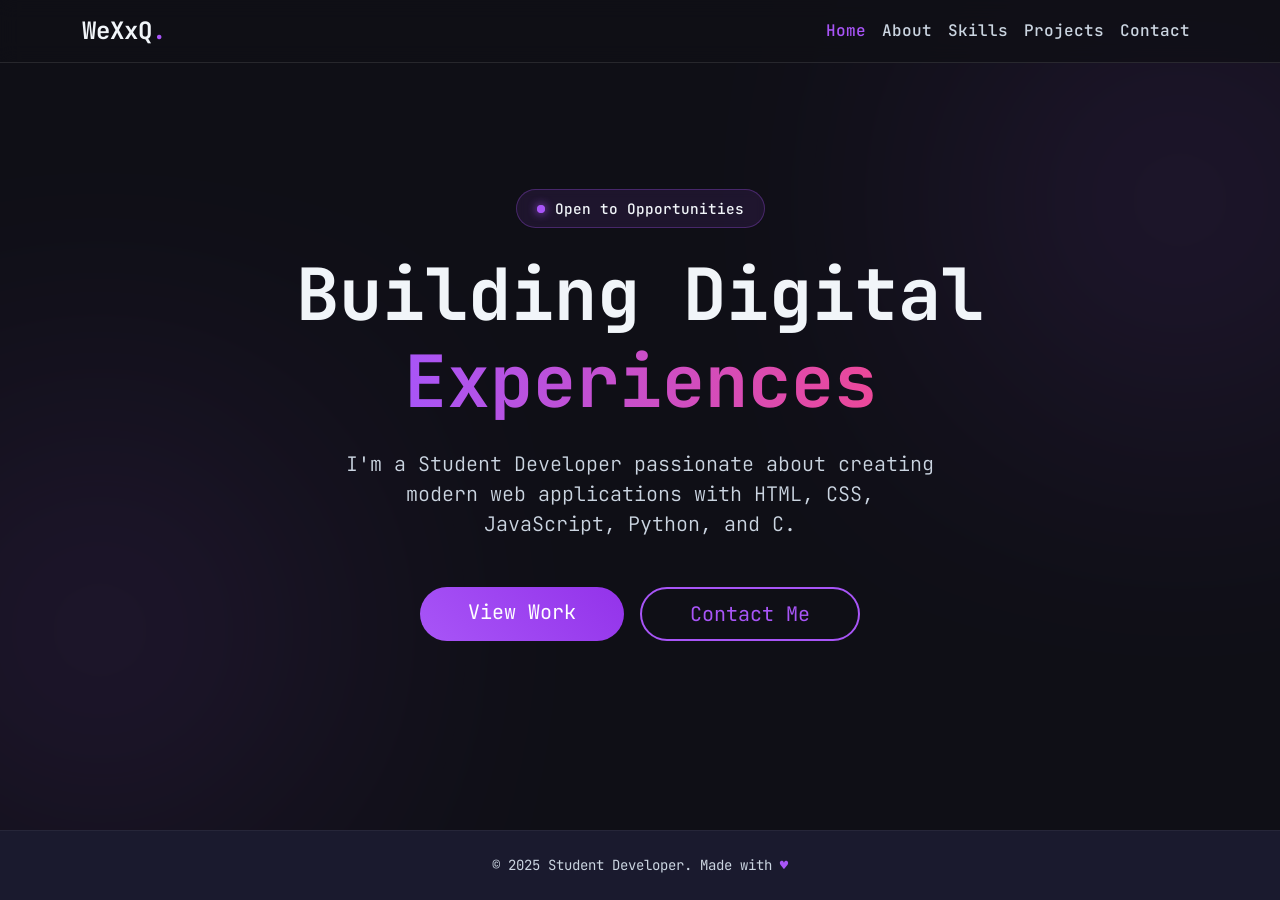
==== index.html @ bb2f3c9d "refactor: clean up HTML structure and update CSS styles for better maintainability" ====
<!DOCTYPE html>
<html lang="en">
<head>
    <!-- základné meta tagy -->
    <meta charset="UTF-8">
    <meta name="viewport" content="width=device-width, initial-scale=1.0">
    <!-- Bootstrap 5 pre responsivitu -->
    <link href="https://cdn.jsdelivr.net/npm/bootstrap@5.3.8/dist/css/bootstrap.min.css" rel="stylesheet" integrity="sha384-sRIl4kxILFvY47J16cr9ZwB07vP4J8+LH7qKQnuqkuIAvNWLzeN8tE5YBujZqJLB" crossorigin="anonymous">
    <!-- vlastné štýly -->
    <link rel="stylesheet" href="css/style.css">
    <title>Home | WeXxQ</title>
</head>
<body class="d-flex flex-column min-vh-100">

    <!-- navigačná lišta - fixnutá hore -->
    <nav class="navbar navbar-expand-lg fixed-top">
        <div class="container">
            <!-- logo s fialovou bodkou -->
            <a class="navbar-brand" href="index.html">WeXxQ<span class="text-purple">.</span></a>
            <!-- hamburger menu pre mobil -->
            <button class="navbar-toggler" type="button" data-bs-toggle="collapse" data-bs-target="#navbarNav">
                <span class="navbar-toggler-icon"></span>
            </button>
            <div class="collapse navbar-collapse" id="navbarNav">
                <!-- navigačné linky zarovnané vpravo -->
                <ul class="navbar-nav ms-auto">
                    <li class="nav-item"><a class="nav-link active" href="index.html">Home</a></li>
                    <li class="nav-item"><a class="nav-link" href="pages/about.html">About</a></li>
                    <li class="nav-item"><a class="nav-link" href="pages/skills.html">Skills</a></li>
                    <li class="nav-item"><a class="nav-link" href="pages/projects.html">Projects</a></li>
                    <li class="nav-item"><a class="nav-link" href="pages/contact.html">Contact</a></li>
                </ul>
            </div>
        </div>
    </nav>

    <!-- hlavná hero sekcia s úvodným textom -->
    <section class="hero-section flex-grow-1 text-center">
        <!-- fialové glowy na pozadí pre efekt -->
        <div class="hero-bg-glow top-right"></div>
        <div class="hero-bg-glow bottom-left"></div>
        
        <div class="container position-relative z-1">
            <!-- status badge s animovanou bodkou -->
            <div class="status-badge">
                <span class="status-dot"></span>
                Open to Opportunities
            </div>
            
            <!-- hlavný nadpis s gradientom -->
            <h1 class="display-2 fw-bold mb-4">
                Building Digital <br>
                <span class="text-gradient">Experiences</span>
            </h1>
            <p class="lead mb-5 text-muted mx-auto" style="max-width: 600px;">
                I'm a Student Developer passionate about creating modern web applications with HTML, CSS, JavaScript, Python, and C.
            </p>
            <!-- tlačidlá pre akcie -->
            <div class="d-flex justify-content-center gap-3">
                <a href="pages/projects.html" class="btn btn-purple btn-lg px-5">View Work</a>
                <a href="pages/contact.html" class="btn btn-outline-purple btn-lg px-5">Contact Me</a>
            </div>
            
        </div>
    </section>

    <!-- pätička stránky -->
    <footer class="py-4 mt-auto">
        <div class="container text-center">
            <p class="m-0 small">&copy; 2025 Student Developer. Made with <span class="text-purple">&hearts;</span></p>
        </div>
    </footer>

    <!-- skripty na konci kvôli performance -->
   <script src="https://cdn.jsdelivr.net/npm/bootstrap@5.3.3/dist/js/bootstrap.min.js"></script>
   <script src="js/script.js"></script> 
</body>
</html>
---- css/style.css ----
/* import JetBrains Mono fontu */
@import url('https://fonts.googleapis.com/css2?family=JetBrains+Mono:wght@300;400;500;600;700&display=swap');

/* CSS premenné pre farby - takto sa to ľahšie mení */
:root {
    --bg-dark: #0f0f16;
    --bg-card: #1a1a2e;
    --purple-main: #a855f7;
    --purple-hover: #9333ea;
    --purple-glow: rgba(168, 85, 247, 0.5);
    --text-main: #f1f5f9; 
    --text-muted: #cbd5e1; 
}

/* základné nastavenia body */
body {
    background-color: var(--bg-dark);
    color: var(--text-main);
    font-family: 'JetBrains Mono', monospace;
    overflow-x: hidden;
}

/* profilový obrázok s kruhom a glowom */
.about-profile-img{
    width: 250px;
    height: 250px;
    object-fit: cover;
    border-radius: 50%;
    border: 4px solid var(--purple-main);
    box-shadow: 0 0 15px var(--purple-glow);
}

/* fialová čiarka pod nadpismi */
.purple-line {
    width: 60px;
    height: 4px;
    background: var(--purple-main);
    margin-bottom: 1rem;
    border-radius: 2px;
}

/* === NAVBAR === */
/* navbar s glassmorphism efektom */
.navbar {
    background: rgba(15, 15, 22, 0.8);
    backdrop-filter: blur(10px);
    border-bottom: 1px solid rgba(255, 255, 255, 0.1);
}

.navbar-brand {
    font-weight: 700;
    font-size: 1.5rem;
    color: var(--text-main) !important;
}

.nav-link {
    color: var(--text-muted) !important;
    font-weight: 500;
    transition: color 0.3s ease;
}

.nav-link:hover, .nav-link.active {
    color: var(--purple-main) !important;
}

.navbar-toggler {
    border-color: rgba(255,255,255,0.1);
}

.navbar-toggler-icon {
    background-image: url("data:image/svg+xml,%3csvg xmlns='http://www.w3.org/2000/svg' viewBox='0 0 30 30'%3e%3cpath stroke='rgba(255, 255, 255, 0.55)' stroke-linecap='round' stroke-miterlimit='10' stroke-width='2' d='M4 7h22M4 15h22M4 23h22'/%3e%3c/svg%3e");
}

/* === VLASTNÉ UTILITY TRIEDY === */
/* fialová farba textu */
.text-purple {
    color: var(--purple-main) !important;
}

.text-muted {
    color: var(--text-muted) !important;
}

/* gradient text - purple na ružovú */
.text-gradient {
    background: linear-gradient(to right, #a855f7, #ec4899);
    -webkit-background-clip: text;
    -webkit-text-fill-color: transparent;
    background-clip: text;
    color: transparent;
}

.bg-purple {
    background: linear-gradient(90deg, #7b2cbf, #9b4dff) !important;
}

/* === BUTTONY === */
/* fialové tlačidlo s gradientom */
.btn-purple {
    background: linear-gradient(45deg, var(--purple-main), var(--purple-hover));
    color: white;
    border: none;
    padding: 10px 25px;
    border-radius: 50px;
    transition: transform 0.3s ease, box-shadow 0.3s ease;
}

.btn-purple:hover {
    transform: translateY(-2px);
    box-shadow: 0 5px 15px var(--purple-glow);
    color: white;
}

/* outline verzia - len border */
.btn-outline-purple {
    border: 2px solid var(--purple-main);
    color: var(--purple-main);
    padding: 10px 25px;
    border-radius: 50px;
    transition: all 0.3s ease;
    background: transparent;
}

.btn-outline-purple:hover {
    background-color: var(--purple-main);
    color: white;
    box-shadow: 0 5px 15px var(--purple-glow);
}

/* === KARTY & GLASSMORPHISM === */
/* základná karta s hover efektom */
.card {
    background-color: var(--bg-card);
    border: 1px solid rgba(255, 255, 255, 0.05);
    border-radius: 15px;
    transition: transform 0.3s ease, box-shadow 0.3s ease;
}

.card:hover {
    transform: translateY(-5px);
    box-shadow: 0 10px 30px rgba(0, 0, 0, 0.5);
    border-color: var(--purple-main);
}

/* sklenený panel s blur efektom */
.glass-panel {
    background: rgba(255, 255, 255, 0.03);
    backdrop-filter: blur(10px);
    border: 1px solid rgba(255, 255, 255, 0.05);
    border-radius: 20px;
    padding: 2rem;
}

/* === FORMULÁROVÉ PRVKY === */
/* input field so skleneným efektom */
.form-control-glass {
    background: rgba(255, 255, 255, 0.1) !important;
    border: 1px solid rgba(255, 255, 255, 0.2) !important;
    color: var(--text-main) !important;
    backdrop-filter: blur(5px);
}

.form-control-glass:focus {
    background: rgba(255, 255, 255, 0.1) !important;
    border-color: var(--purple-main) !important;
    box-shadow: 0 0 0 0.25rem rgba(168, 85, 247, 0.25);
    color: var(--text-main) !important;
}

.form-control-glass::placeholder {
    color: rgba(255, 255, 255, 0.5);
}

/* === SEKCIE === */
/* hlavná hero sekcia */
.hero-section {
    min-height: 80vh;
    display: flex;
    align-items: center;
    position: relative;
    overflow: hidden;
}

.about-section {
    min-height: 80vh;
    position: relative;
    overflow: hidden;
}

.skills-section {
    min-height: 80vh;
    position: relative;
    overflow: hidden;
    padding: 100px 0 50px;
    min-height: calc(100vh - 200px);
}

.projects-section {
    min-height: 80vh;
    position: relative;
    overflow: visible;
    padding-top: 100px;
}

.projects-section .container {
    position: relative;
    z-index: 1;
}

.contact-section {
    min-height: 80vh;
    position: relative;
    overflow: hidden;
    padding-top: 100px;
}

.contact-section .container {
    position: relative;
    z-index: 1;
}

/* veľká ikona */
.icon-xl {
    font-size: 5rem;
}

/* rozmazané fialové glowy na pozadí */
.hero-bg-glow {
    position: absolute;
    width: 300px;
    height: 300px;
    background: var(--purple-main);
    filter: blur(150px);
    opacity: 0.3;
    border-radius: 50%;
    z-index: -1;
    pointer-events: none;
}

.hero-bg-glow.top-right {
    top: 50px;
    right: -50px;
}

.hero-bg-glow.bottom-left {
    bottom: 50px;
    left: -50px;
}

/* === FOOTER === */
footer {
    background-color: var(--bg-card);
    border-top: 1px solid rgba(255, 255, 255, 0.05);
    color: var(--text-muted);
}

/* === SOCIAL LINKY === */
.social-links a {
    color: var(--text-muted);
    font-size: 1.5rem;
    transition: color 0.3s ease, transform 0.3s ease;
    display: inline-block;
}

.social-links a:hover {
    color: var(--purple-main);
    transform: translateY(-3px);
}

/* === STATUS BADGE === */
/* badge s animovanou bodkou */
.status-badge {
    display: inline-flex;
    align-items: center;
    padding: 8px 20px;
    background: rgba(168, 85, 247, 0.1);
    border: 1px solid rgba(168, 85, 247, 0.3);
    border-radius: 50px;
    color: var(--text-main);
    font-size: 0.9rem;
    font-weight: 500;
    margin-bottom: 1.5rem;
    backdrop-filter: blur(5px);
}

.status-dot {
    width: 8px;
    height: 8px;
    background-color: var(--purple-main);
    border-radius: 50%;
    margin-right: 10px;
    position: relative;
    box-shadow: 0 0 10px var(--purple-main);
}

.status-dot::after {
    content: '';
    position: absolute;
    top: 50%;
    left: 50%;
    transform: translate(-50%, -50%);
    width: 100%;
    height: 100%;
    border-radius: 50%;
    border: 1px solid var(--purple-main);
    animation: ripple 1.5s infinite cubic-bezier(0, 0.2, 0.8, 1);
}

/* animácia vlniek okolo bodky */
@keyframes ripple {
    0% {
        width: 0;
        height: 0;
        opacity: 1;
    }
    100% {
        width: 25px;
        height: 25px;
        opacity: 0;
    }
}

/* === SKILLS === */
/* položka zručnosti */
.skill-item {
    background: rgba(255, 255, 255, 0.05);
    border: 1px solid rgba(255, 255, 255, 0.1);
    border-radius: 12px;
    padding: 20px;
    transition: all 0.3s ease;
}

/* hover efekt pre skill */
.skill-item:hover {
    background: rgba(255, 255, 255, 0.08);
    transform: translateY(-2px);
}

.skill-item i {
    font-size: 24px;
    color: #7b2cbf;
}

.progress {
    background-color: rgba(255, 255, 255, 0.1) !important;
    border-radius: 10px;
}

.progress-bar {
    border-radius: 10px;
}

/* skill karty */
.skill-card {
    background: rgba(255, 255, 255, 0.03);
    border: 1px solid rgba(255, 255, 255, 0.1);
    border-radius: 16px;
    padding: 24px;
    transition: all 0.3s ease;
}

.skill-card:hover {
    background: rgba(255, 255, 255, 0.06);
    transform: translateY(-4px);
    border-color: var(--purple-main);
    box-shadow: 0 10px 40px rgba(168, 85, 247, 0.15);
}

.skill-card-header {
    display: flex;
    align-items: center;
    margin-bottom: 16px;
}

/* ikona zručnosti */
.skill-icon {
    width: 50px;
    height: 50px;
    border-radius: 12px;
    display: flex;
    align-items: center;
    justify-content: center;
    font-size: 24px;
    margin-right: 16px;
    transition: transform 0.3s ease;
}

.skill-card:hover .skill-icon {
    transform: scale(1.1);
}

/* farby pre jednotlivé jazyky/technológie */
.skill-icon.python {
    background: linear-gradient(135deg, rgba(55, 118, 171, 0.2), rgba(255, 212, 59, 0.2));
    color: #3776ab;
}

.skill-icon.javascript {
    background: rgba(247, 223, 30, 0.15);
    color: #f7df1e;
}

.skill-icon.c-lang {
    background: rgba(85, 85, 85, 0.2);
    color: #a8b9cc;
}

.skill-icon.html {
    background: rgba(227, 79, 38, 0.15);
    color: #e34f26;
}

.skill-icon.css {
    background: rgba(21, 114, 182, 0.15);
    color: #1572b6;
}

.skill-icon.bootstrap {
    background: rgba(121, 82, 179, 0.15);
    color: #7952b3;
}

.skill-info {
    flex: 1;
}

.skill-percentage {
    font-size: 1.25rem;
    font-weight: 700;
    color: var(--purple-main);
}

.skill-progress {
    height: 8px;
    margin-bottom: 12px;
}

.skill-tags {
    display: flex;
    gap: 8px;
    flex-wrap: wrap;
}

/* malé tagy pri skilloch */
.skill-tag {
    font-size: 0.75rem;
    padding: 4px 10px;
    background: rgba(168, 85, 247, 0.1);
    border: 1px solid rgba(168, 85, 247, 0.2);
    border-radius: 20px;
    color: var(--purple-main);
}

/* Skill Category Icon */
.skill-category-icon {
    width: 50px;
    height: 50px;
    border-radius: 12px;
    background: linear-gradient(135deg, var(--purple-main), var(--purple-hover));
    display: flex;
    align-items: center;
    justify-content: center;
    font-size: 22px;
    color: white;
}

/* === NÁSTROJE === */
/* karta pre nástroj */
.tool-card {
    background: rgba(255, 255, 255, 0.03);
    border: 1px solid rgba(255, 255, 255, 0.1);
    border-radius: 12px;
    padding: 20px;
    text-align: center;
    transition: all 0.3s ease;
}

.tool-card:hover {
    background: rgba(255, 255, 255, 0.06);
    transform: translateY(-4px);
    border-color: var(--purple-main);
}

.tool-card i {
    font-size: 32px;
    width: 32px;
    height: 32px;
    line-height: 32px;
    color: var(--purple-main);
    margin-bottom: 10px;
    display: flex;
    align-items: center;
    justify-content: center;
    margin-left: auto;
    margin-right: auto;
}

.tool-card span {
    font-size: 0.85rem;
    color: var(--text-muted);
}

/* === LEARNING === */
/* badge pre to čo sa práve učím */
.learning-badge {
    display: inline-flex;
    align-items: center;
    padding: 10px 20px;
    background: rgba(168, 85, 247, 0.1);
    border: 1px solid rgba(168, 85, 247, 0.3);
    border-radius: 30px;
    color: var(--text-main);
    font-weight: 500;
    transition: all 0.3s ease;
}

.learning-badge:hover {
    background: rgba(168, 85, 247, 0.2);
    transform: translateY(-2px);
}

.learning-badge i {
    font-size: 1.2rem;
    color: var(--purple-main);
}

/* === ABOUT PAGE === */
/* karta s profil info */
.about-card {
    background: rgba(255, 255, 255, 0.03);
    border: 1px solid rgba(255, 255, 255, 0.1);
    border-radius: 20px;
    padding: 30px;
    position: sticky;
    top: 100px;
}

.about-img-wrapper {
    position: relative;
    width: 180px;
    height: 180px;
}

.about-card .about-profile-img {
    width: 180px;
    height: 180px;
    object-fit: cover;
    border-radius: 50%;
    border: 4px solid var(--purple-main);
    box-shadow: 0 0 30px var(--purple-glow);
    position: relative;
    z-index: 1;
}

.about-img-border {
    position: absolute;
    top: -5px;
    left: -5px;
    right: -5px;
    bottom: -5px;
    border: 2px dashed rgba(168, 85, 247, 0.3);
    border-radius: 50%;
    animation: spin 20s linear infinite;
}

/* rotujúci border okolo profilovky */
@keyframes spin {
    from { transform: rotate(0deg); }
    to { transform: rotate(360deg); }
}

/* rýchle info o mne */
.quick-info {
    text-align: left;
}

.quick-info-item {
    display: flex;
    align-items: center;
    gap: 12px;
    padding: 10px 0;
    border-bottom: 1px solid rgba(255, 255, 255, 0.05);
    font-size: 0.9rem;
    color: var(--text-muted);
}

.quick-info-item:last-child {
    border-bottom: none;
}

.quick-info-item i {
    font-size: 1.1rem;
}

/* social media buttony - kruhy */
.social-btn {
    display: inline-flex;
    align-items: center;
    justify-content: center;
    width: 42px;
    height: 42px;
    border-radius: 50%;
    background: rgba(255, 255, 255, 0.05);
    border: 1px solid rgba(255, 255, 255, 0.1);
    color: var(--text-muted);
    margin: 0 5px;
    transition: all 0.3s ease;
}

.social-btn:hover {
    background: var(--purple-main);
    border-color: var(--purple-main);
    color: white;
    transform: translateY(-3px);
}

.about-content-card {
    background: rgba(255, 255, 255, 0.03);
    border: 1px solid rgba(255, 255, 255, 0.1);
    border-radius: 16px;
    padding: 24px;
}

.about-icon {
    width: 45px;
    height: 45px;
    border-radius: 12px;
    background: linear-gradient(135deg, var(--purple-main), var(--purple-hover));
    display: flex;
    align-items: center;
    justify-content: center;
    font-size: 20px;
    color: white;
}

.interest-tags {
    display: flex;
    flex-wrap: wrap;
    gap: 10px;
    margin-top: 15px;
}

/* tagy pre záujmy */
.interest-tag {
    display: inline-flex;
    align-items: center;
    padding: 8px 16px;
    background: rgba(168, 85, 247, 0.1);
    border: 1px solid rgba(168, 85, 247, 0.2);
    border-radius: 25px;
    color: var(--text-main);
    font-size: 0.85rem;
    transition: all 0.3s ease;
}

.interest-tag:hover {
    background: rgba(168, 85, 247, 0.2);
    transform: translateY(-2px);
}

/* === TIMELINE === */
/* časová os */
.timeline {
    position: relative;
    padding-left: 30px;
}

/* vertikálna čiara timeline */
.timeline::before {
    content: '';
    position: absolute;
    left: 8px;
    top: 5px;
    bottom: 5px;
    width: 2px;
    background: linear-gradient(to bottom, var(--purple-main), transparent);
}

.timeline-item {
    position: relative;
    padding-bottom: 25px;
}

.timeline-item:last-child {
    padding-bottom: 0;
}

.timeline-marker {
    position: absolute;
    left: -26px;
    top: 5px;
    width: 12px;
    height: 12px;
    border-radius: 50%;
    background: var(--purple-main);
    border: 3px solid var(--bg-dark);
    box-shadow: 0 0 10px var(--purple-glow);
}

.timeline-content {
    background: rgba(255, 255, 255, 0.02);
    border-radius: 12px;
    padding: 15px;
    border: 1px solid rgba(255, 255, 255, 0.05);
}

.timeline-badge {
    font-size: 0.75rem;
    padding: 4px 12px;
    background: rgba(168, 85, 247, 0.15);
    border-radius: 20px;
    color: var(--purple-main);
    white-space: nowrap;
}
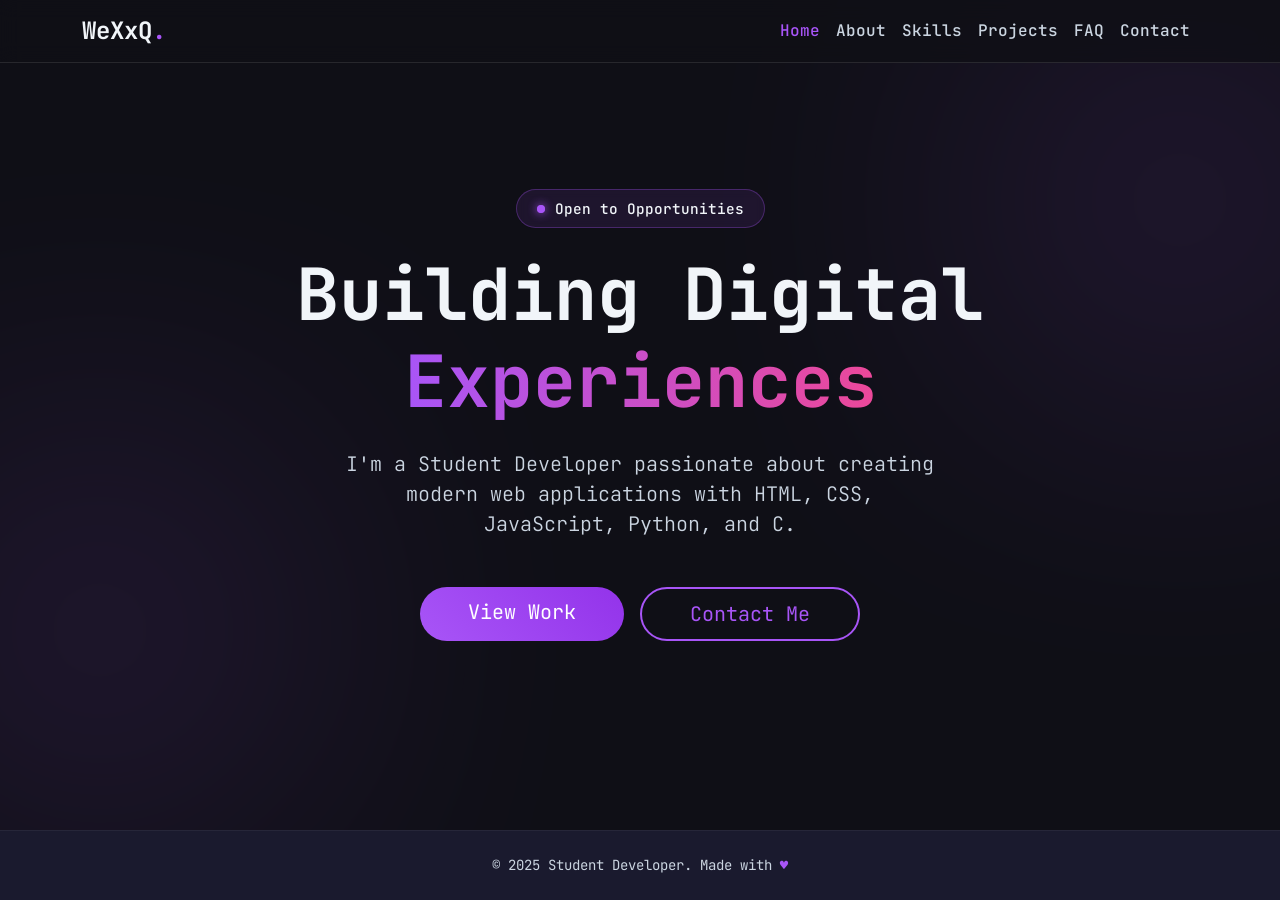
==== commit ac258871: "feat: add FAQ section with accordion functionality and update navigation links" ====
--- a/index.html
+++ b/index.html
@@ -28,6 +28,7 @@
                     <li class="nav-item"><a class="nav-link" href="pages/about.html">About</a></li>
                     <li class="nav-item"><a class="nav-link" href="pages/skills.html">Skills</a></li>
                     <li class="nav-item"><a class="nav-link" href="pages/projects.html">Projects</a></li>
+                    <li class="nav-item"><a class="nav-link" href="pages/faq.html">FAQ</a></li>
                     <li class="nav-item"><a class="nav-link" href="pages/contact.html">Contact</a></li>
                 </ul>
             </div>
--- a/css/style.css
+++ b/css/style.css
@@ -207,6 +207,54 @@
     z-index: 1;
 }
 
+/* FAQ sekcia */
+
+.faq-section {
+    min-height: 80vh;
+    position: relative;
+    overflow: visible;
+    padding-top: 100px;
+}
+.faq-section .container {
+    position: relative;
+    z-index: 1;
+}
+
+.question{
+    background-color: var(--bg-card);
+    border: 1px solid rgba(255, 255, 255, 0.05);
+    border-radius: 12px;
+    padding: 15px;
+    cursor: pointer;
+    transition: background-color 0.3s ease;
+    margin-bottom: 10px;
+}
+
+.question:hover {
+    background-color: rgba(168, 85, 247, 0.1);
+}
+
+.accordion .answer {
+    background-color: var(--bg-card);
+    border: 1px solid rgba(255, 255, 255, 0.05);
+    border-radius: 12px;
+    padding: 15px;
+    margin-bottom: 15px;
+    display: none;
+}
+.question::before{
+    content: '+ ';
+    color: var(--purple-main);
+}
+.accordion.active .answer {
+    display: block;
+}
+.accordion.active .question::before{
+    content: '- ';
+    color: var(--purple-main);
+}
+
+/* Contact sekcia */
 .contact-section {
     min-height: 80vh;
     position: relative;
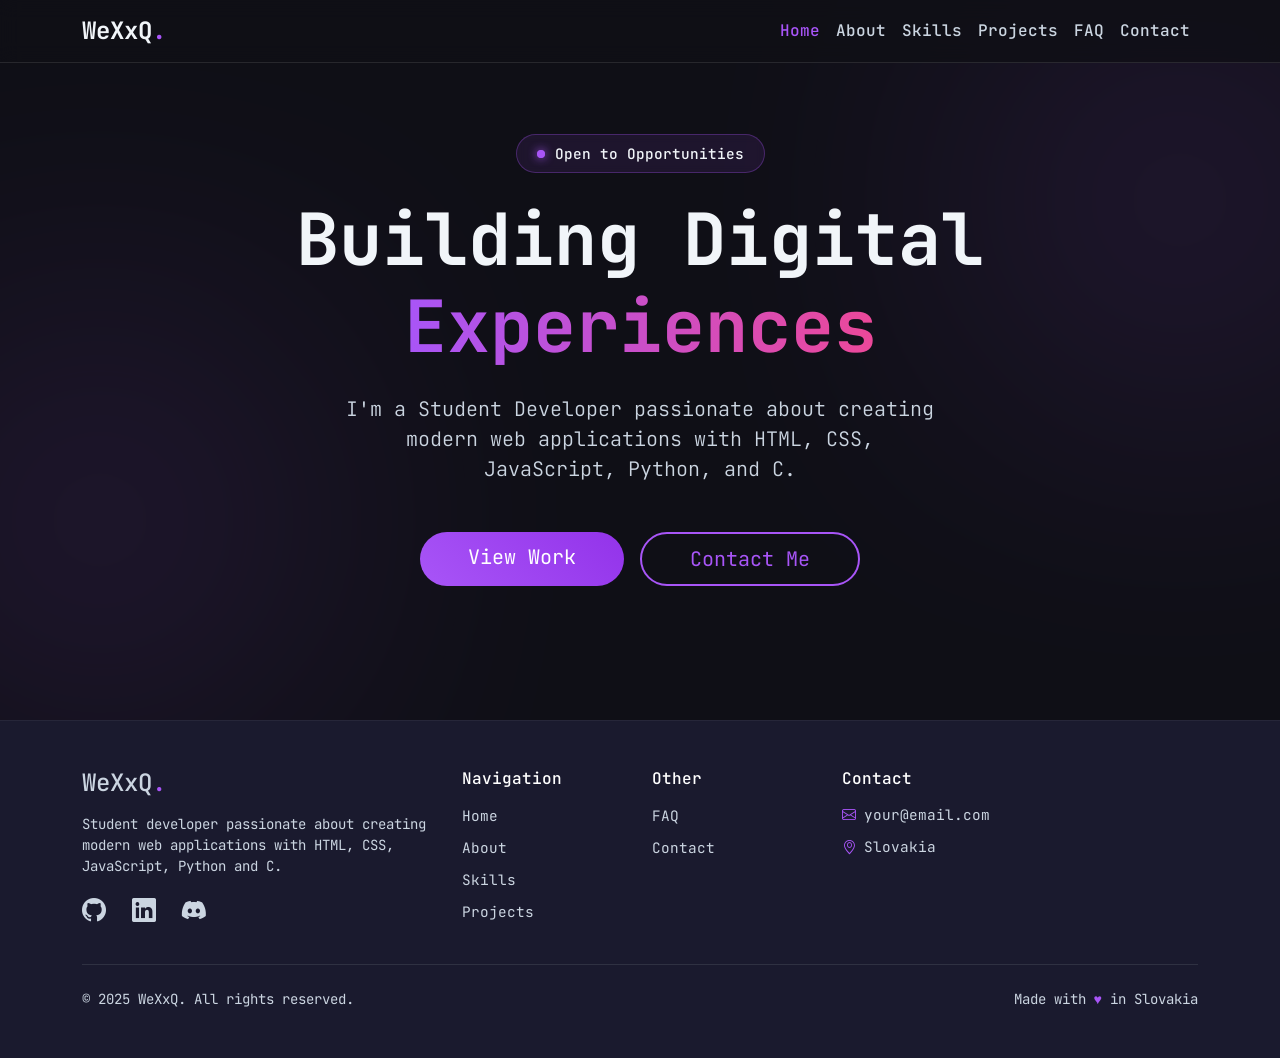
==== commit 90b919e2: "feat: update layout and styles across multiple pages, enhance footer sections, and implement form va" ====
--- a/index.html
+++ b/index.html
@@ -6,6 +6,8 @@
     <meta name="viewport" content="width=device-width, initial-scale=1.0">
     <!-- Bootstrap 5 pre responsivitu -->
     <link href="https://cdn.jsdelivr.net/npm/bootstrap@5.3.8/dist/css/bootstrap.min.css" rel="stylesheet" integrity="sha384-sRIl4kxILFvY47J16cr9ZwB07vP4J8+LH7qKQnuqkuIAvNWLzeN8tE5YBujZqJLB" crossorigin="anonymous">
+    <!-- Bootstrap Ikonky -->
+    <link rel="stylesheet" href="https://cdn.jsdelivr.net/npm/bootstrap-icons@1.11.1/font/bootstrap-icons.css">
     <!-- vlastné štýly -->
     <link rel="stylesheet" href="css/style.css">
     <title>Home | WeXxQ</title>
@@ -65,10 +67,57 @@
         </div>
     </section>
 
-    <!-- pätička stránky -->
-    <footer class="py-4 mt-auto">
-        <div class="container text-center">
-            <p class="m-0 small">&copy; 2025 Student Developer. Made with <span class="text-purple">&hearts;</span></p>
+    <!-- footer section -->
+    <footer class="footer-section py-5 mt-auto">
+        <div class="container">
+            <div class="row g-4">
+                <!-- Logo and description -->
+                <div class="col-lg-4 col-md-6">
+                    <h4 class="mb-3">WeXxQ<span class="text-purple">.</span></h4>
+                    <p class="text-muted small">Student developer passionate about creating modern web applications with HTML, CSS, JavaScript, Python and C.</p>
+                    <div class="social-links mt-3">
+                        <a href="https://github.com/WeXxQ-o" target="_blank"><i class="bi bi-github"></i></a>
+                        <a href="#" class="ms-3"><i class="bi bi-linkedin"></i></a>
+                        <a href="#" class="ms-3"><i class="bi bi-discord"></i></a>
+                    </div>
+                </div>
+                <!-- Quick links -->
+                <div class="col-lg-2 col-md-6">
+                    <h6 class="text-white mb-3">Navigation</h6>
+                    <ul class="list-unstyled footer-links">
+                        <li><a href="index.html">Home</a></li>
+                        <li><a href="pages/about.html">About</a></li>
+                        <li><a href="pages/skills.html">Skills</a></li>
+                        <li><a href="pages/projects.html">Projects</a></li>
+                    </ul>
+                </div>
+                <!-- Other links -->
+                <div class="col-lg-2 col-md-6">
+                    <h6 class="text-white mb-3">Other</h6>
+                    <ul class="list-unstyled footer-links">
+                        <li><a href="pages/faq.html">FAQ</a></li>
+                        <li><a href="pages/contact.html">Contact</a></li>
+                    </ul>
+                </div>
+                <!-- Contact -->
+                <div class="col-lg-4 col-md-6">
+                    <h6 class="text-white mb-3">Contact</h6>
+                    <ul class="list-unstyled footer-contact">
+                        <li><i class="bi bi-envelope text-purple me-2"></i>your@email.com</li>
+                        <li><i class="bi bi-geo-alt text-purple me-2"></i>Slovakia</li>
+                    </ul>
+                </div>
+            </div>
+            <!-- Copyright -->
+            <hr class="my-4 border-secondary">
+            <div class="row align-items-center">
+                <div class="col-md-6 text-center text-md-start">
+                    <p class="m-0 small text-muted">&copy; 2025 WeXxQ. All rights reserved.</p>
+                </div>
+                <div class="col-md-6 text-center text-md-end">
+                    <p class="m-0 small text-muted">Made with <span class="text-purple">&hearts;</span> in Slovakia</p>
+                </div>
+            </div>
         </div>
     </footer>
 
--- a/css/style.css
+++ b/css/style.css
@@ -215,43 +215,202 @@
     overflow: visible;
     padding-top: 100px;
 }
+
 .faq-section .container {
     position: relative;
     z-index: 1;
 }
 
-.question{
-    background-color: var(--bg-card);
+/* FAQ Category Headers */
+.faq-category {
+    margin-top: 1rem;
+}
+
+.faq-category-title {
+    color: var(--text-muted);
+    font-size: 0.9rem;
+    text-transform: uppercase;
+    letter-spacing: 2px;
+    display: flex;
+    align-items: center;
+    gap: 10px;
+}
+
+.faq-category-title::after {
+    content: '';
+    flex: 1;
+    height: 1px;
+    background: linear-gradient(to right, rgba(168, 85, 247, 0.3), transparent);
+}
+
+.faq-icon {
+    font-size: 1.2rem;
+}
+
+/* Accordion Styles */
+.accordion {
+    margin-bottom: 15px;
+    border-radius: 12px;
+    overflow: hidden;
+}
+
+.question {
+    background-color: var(--bg-dark);
     border: 1px solid rgba(255, 255, 255, 0.05);
     border-radius: 12px;
-    padding: 15px;
+    padding: 18px 50px 18px 45px;
     cursor: pointer;
-    transition: background-color 0.3s ease;
-    margin-bottom: 10px;
+    transition: all 0.3s ease;
+    position: relative;
+    font-weight: 500;
 }
 
 .question:hover {
     background-color: rgba(168, 85, 247, 0.1);
+    border-color: var(--purple-main);
+    box-shadow: 0 5px 20px rgba(168, 85, 247, 0.15);
+}
+
+.question::before {
+    content: '+';
+    color: var(--purple-main);
+    position: absolute;
+    left: 18px;
+    top: 50%;
+    transform: translateY(-50%);
+    font-size: 1.4rem;
+    font-weight: bold;
+    transition: all 0.3s ease;
+    width: 24px;
+    height: 24px;
+    display: flex;
+    align-items: center;
+    justify-content: center;
+}
+
+.question::after {
+    content: '';
+    position: absolute;
+    right: 18px;
+    top: 50%;
+    transform: translateY(-50%);
+    width: 8px;
+    height: 8px;
+    border-right: 2px solid var(--purple-main);
+    border-bottom: 2px solid var(--purple-main);
+    transform: translateY(-50%) rotate(45deg);
+    transition: transform 0.3s ease;
+}
+
+.accordion.active .question {
+    background-color: rgba(168, 85, 247, 0.15);
+    border-color: var(--purple-main);
+    border-radius: 12px 12px 0 0;
+    box-shadow: 0 5px 20px rgba(168, 85, 247, 0.2);
+}
+
+.accordion.active .question::before {
+    content: '−';
+    transform: translateY(-50%);
+}
+
+.accordion.active .question::after {
+    transform: translateY(-50%) rotate(-135deg);
 }
 
 .accordion .answer {
-    background-color: var(--bg-card);
+    background-color: var(--bg-main);
     border: 1px solid rgba(255, 255, 255, 0.05);
-    border-radius: 12px;
-    padding: 15px;
-    margin-bottom: 15px;
-    display: none;
-}
-.question::before{
-    content: '+ ';
-    color: var(--purple-main);
-}
+    border-top: none;
+    border-radius: 0 0 12px 12px;
+    padding: 0 20px;
+    max-height: 0;
+    overflow: hidden;
+    transition: max-height 0.4s cubic-bezier(0.4, 0, 0.2, 1), 
+                padding 0.3s ease, 
+                opacity 0.3s ease;
+    opacity: 0;
+    line-height: 1.7;
+}
+
 .accordion.active .answer {
-    display: block;
-}
-.accordion.active .question::before{
-    content: '- ';
-    color: var(--purple-main);
+    max-height: 600px;
+    padding: 20px;
+    opacity: 1;
+    border-color: var(--purple-main);
+}
+
+.accordion .answer p {
+    color: var(--text-muted);
+}
+
+.accordion .answer a {
+    text-decoration: none;
+    transition: all 0.2s ease;
+}
+
+.accordion .answer a:hover {
+    text-decoration: underline;
+}
+
+/* FAQ List Styling */
+.faq-list {
+    list-style: none;
+    padding-left: 0;
+    margin: 1rem 0;
+}
+
+.faq-list li {
+    position: relative;
+    padding-left: 20px;
+    margin-bottom: 8px;
+    color: var(--text-muted);
+}
+
+.faq-list li::before {
+    content: '→';
+    position: absolute;
+    left: 0;
+    color: var(--purple-main);
+}
+
+/* Tech Tags in FAQ */
+.tech-tags {
+    display: flex;
+    flex-wrap: wrap;
+    gap: 8px;
+    margin-top: 10px;
+}
+
+.tech-tag {
+    background: rgba(168, 85, 247, 0.15);
+    color: var(--purple-main);
+    padding: 5px 12px;
+    border-radius: 20px;
+    font-size: 0.85rem;
+    border: 1px solid rgba(168, 85, 247, 0.3);
+    transition: all 0.2s ease;
+}
+
+.tech-tag:hover {
+    background: rgba(168, 85, 247, 0.25);
+    transform: translateY(-2px);
+}
+
+/* FAQ CTA Section */
+.faq-cta .glass-panel {
+    background: rgba(168, 85, 247, 0.05);
+    border: 1px solid rgba(168, 85, 247, 0.2);
+}
+
+/* Center glow for FAQ */
+.hero-bg-glow.center-glow {
+    top: 50%;
+    left: 50%;
+    transform: translate(-50%, -50%);
+    width: 400px;
+    height: 400px;
+    opacity: 0.15;
 }
 
 /* Contact sekcia */
@@ -296,9 +455,30 @@
 }
 
 /* === FOOTER === */
-footer {
+footer, .footer-section {
     background-color: var(--bg-card);
     border-top: 1px solid rgba(255, 255, 255, 0.05);
+    color: var(--text-muted);
+}
+
+.footer-links li {
+    margin-bottom: 0.5rem;
+}
+
+.footer-links a {
+    color: var(--text-muted);
+    text-decoration: none;
+    font-size: 0.9rem;
+    transition: color 0.3s ease;
+}
+
+.footer-links a:hover {
+    color: var(--purple-main);
+}
+
+.footer-contact li {
+    margin-bottom: 0.5rem;
+    font-size: 0.9rem;
     color: var(--text-muted);
 }
 
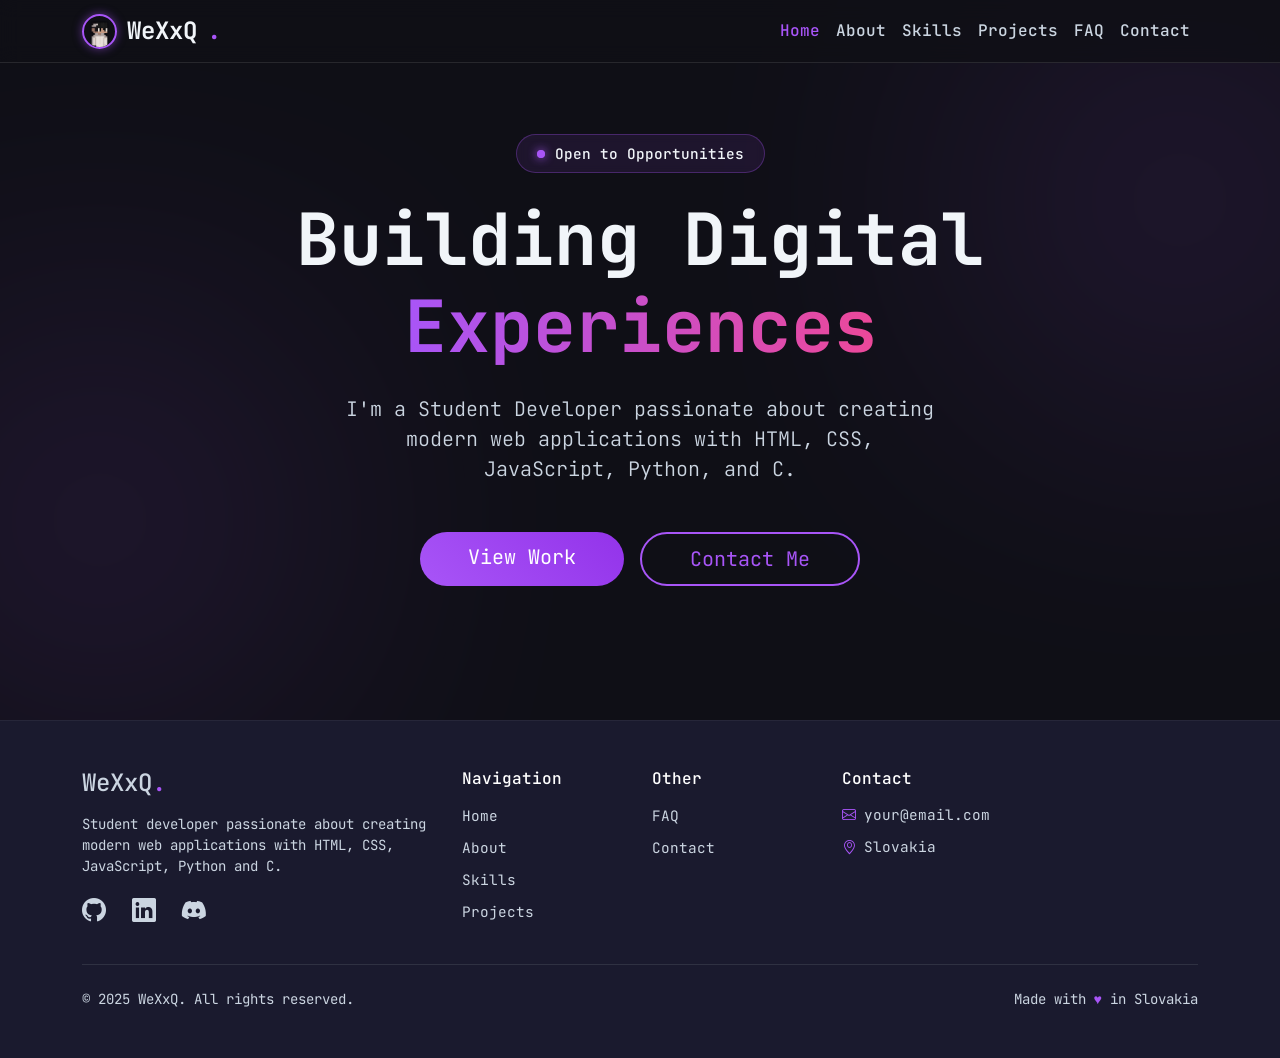
==== commit a762b620: "feat: update navbar with logo and enhance footer sections across multiple pages" ====
--- a/index.html
+++ b/index.html
@@ -4,9 +4,12 @@
     <!-- základné meta tagy -->
     <meta charset="UTF-8">
     <meta name="viewport" content="width=device-width, initial-scale=1.0">
-    <!-- Bootstrap 5 pre responsivitu -->
+    <meta name="description" content="WeXxQ Portfolio - Student developer passionate about creating modern web applications with HTML, CSS, JavaScript, Python and C.">
+    <meta name="keywords" content="portfolio, web developer, student developer, HTML, CSS, JavaScript, Python, C, Slovakia, WeXxQ">
+    <meta name="author" content="WeXxQ">
+    <!-- Bootstrap 5 pre responzivitu -->
     <link href="https://cdn.jsdelivr.net/npm/bootstrap@5.3.8/dist/css/bootstrap.min.css" rel="stylesheet" integrity="sha384-sRIl4kxILFvY47J16cr9ZwB07vP4J8+LH7qKQnuqkuIAvNWLzeN8tE5YBujZqJLB" crossorigin="anonymous">
-    <!-- Bootstrap Ikonky -->
+    <!-- Bootstrap ikonky -->
     <link rel="stylesheet" href="https://cdn.jsdelivr.net/npm/bootstrap-icons@1.11.1/font/bootstrap-icons.css">
     <!-- vlastné štýly -->
     <link rel="stylesheet" href="css/style.css">
@@ -18,12 +21,15 @@
     <nav class="navbar navbar-expand-lg fixed-top">
         <div class="container">
             <!-- logo s fialovou bodkou -->
-            <a class="navbar-brand" href="index.html">WeXxQ<span class="text-purple">.</span></a>
+            <a class="navbar-brand" href="index.html">
+                <img src="img/wexxqtransparent.png" alt="WeXxQ Logo" class="navbar-logo">
+                WeXxQ<span class="text-purple">.</span>
+            </a>
             <!-- hamburger menu pre mobil -->
-            <button class="navbar-toggler" type="button" data-bs-toggle="collapse" data-bs-target="#navbarNav">
+            <button class="navbar-toggler" type="button" id="navbarToggler" aria-expanded="false">
                 <span class="navbar-toggler-icon"></span>
             </button>
-            <div class="collapse navbar-collapse" id="navbarNav">
+            <div class="navbar-collapse" id="navbarNav">
                 <!-- navigačné linky zarovnané vpravo -->
                 <ul class="navbar-nav ms-auto">
                     <li class="nav-item"><a class="nav-link active" href="index.html">Home</a></li>
@@ -37,6 +43,7 @@
         </div>
     </nav>
 
+    <!-- Banner s textom -->
     <!-- hlavná hero sekcia s úvodným textom -->
     <section class="hero-section flex-grow-1 text-center">
         <!-- fialové glowy na pozadí pre efekt -->
@@ -67,11 +74,11 @@
         </div>
     </section>
 
-    <!-- footer section -->
+    <!-- footer sekcia -->
     <footer class="footer-section py-5 mt-auto">
         <div class="container">
             <div class="row g-4">
-                <!-- Logo and description -->
+                <!-- logo a popis -->
                 <div class="col-lg-4 col-md-6">
                     <h4 class="mb-3">WeXxQ<span class="text-purple">.</span></h4>
                     <p class="text-muted small">Student developer passionate about creating modern web applications with HTML, CSS, JavaScript, Python and C.</p>
@@ -81,7 +88,7 @@
                         <a href="#" class="ms-3"><i class="bi bi-discord"></i></a>
                     </div>
                 </div>
-                <!-- Quick links -->
+                <!-- rýchle odkazy -->
                 <div class="col-lg-2 col-md-6">
                     <h6 class="text-white mb-3">Navigation</h6>
                     <ul class="list-unstyled footer-links">
@@ -91,7 +98,7 @@
                         <li><a href="pages/projects.html">Projects</a></li>
                     </ul>
                 </div>
-                <!-- Other links -->
+                <!-- ostatné odkazy -->
                 <div class="col-lg-2 col-md-6">
                     <h6 class="text-white mb-3">Other</h6>
                     <ul class="list-unstyled footer-links">
@@ -99,7 +106,7 @@
                         <li><a href="pages/contact.html">Contact</a></li>
                     </ul>
                 </div>
-                <!-- Contact -->
+                <!-- kontakt -->
                 <div class="col-lg-4 col-md-6">
                     <h6 class="text-white mb-3">Contact</h6>
                     <ul class="list-unstyled footer-contact">
@@ -108,7 +115,7 @@
                     </ul>
                 </div>
             </div>
-            <!-- Copyright -->
+            <!-- autorské práva -->
             <hr class="my-4 border-secondary">
             <div class="row align-items-center">
                 <div class="col-md-6 text-center text-md-start">
@@ -121,8 +128,7 @@
         </div>
     </footer>
 
-    <!-- skripty na konci kvôli performance -->
-   <script src="https://cdn.jsdelivr.net/npm/bootstrap@5.3.3/dist/js/bootstrap.min.js"></script>
+    <!-- skripty na konci kvôli výkonu -->
    <script src="js/script.js"></script> 
 </body>
 </html>
--- a/css/style.css
+++ b/css/style.css
@@ -1,7 +1,7 @@
 /* import JetBrains Mono fontu */
 @import url('https://fonts.googleapis.com/css2?family=JetBrains+Mono:wght@300;400;500;600;700&display=swap');
 
-/* CSS premenné pre farby - takto sa to ľahšie mení */
+/* CSS variables for colors - easier to change this way */
 :root {
     --bg-dark: #0f0f16;
     --bg-card: #1a1a2e;
@@ -12,7 +12,7 @@
     --text-muted: #cbd5e1; 
 }
 
-/* základné nastavenia body */
+/* basic body settings */
 body {
     background-color: var(--bg-dark);
     color: var(--text-main);
@@ -20,7 +20,7 @@
     overflow-x: hidden;
 }
 
-/* profilový obrázok s kruhom a glowom */
+/* profile image with circle and glow */
 .about-profile-img{
     width: 250px;
     height: 250px;
@@ -30,7 +30,7 @@
     box-shadow: 0 0 15px var(--purple-glow);
 }
 
-/* fialová čiarka pod nadpismi */
+/* purple line under headings */
 .purple-line {
     width: 60px;
     height: 4px;
@@ -40,7 +40,7 @@
 }
 
 /* === NAVBAR === */
-/* navbar s glassmorphism efektom */
+/* navbar with glassmorphism effect */
 .navbar {
     background: rgba(15, 15, 22, 0.8);
     backdrop-filter: blur(10px);
@@ -51,6 +51,19 @@
     font-weight: 700;
     font-size: 1.5rem;
     color: var(--text-main) !important;
+    display: flex;
+    align-items: center;
+    gap: 10px;
+}
+
+/* logo obrázok v navbare */
+.navbar-logo {
+    width: 35px;
+    height: 35px;
+    border-radius: 50%;
+    object-fit: cover;
+    border: 2px solid var(--purple-main);
+    box-shadow: 0 0 10px var(--purple-glow);
 }
 
 .nav-link {
@@ -65,14 +78,64 @@
 
 .navbar-toggler {
     border-color: rgba(255,255,255,0.1);
+    display: none;
+    cursor: pointer;
+    padding: 0.5rem;
+    background: transparent;
 }
 
 .navbar-toggler-icon {
     background-image: url("data:image/svg+xml,%3csvg xmlns='http://www.w3.org/2000/svg' viewBox='0 0 30 30'%3e%3cpath stroke='rgba(255, 255, 255, 0.55)' stroke-linecap='round' stroke-miterlimit='10' stroke-width='2' d='M4 7h22M4 15h22M4 23h22'/%3e%3c/svg%3e");
-}
-
-/* === VLASTNÉ UTILITY TRIEDY === */
-/* fialová farba textu */
+    display: block;
+    width: 30px;
+    height: 30px;
+}
+
+/* Navbar collapse - custom styles for hamburger menu */
+.navbar-collapse {
+    display: flex;
+    flex-basis: auto;
+}
+
+/* Responsive hamburger menu */
+@media (max-width: 991.98px) {
+    .navbar-toggler {
+        display: block;
+    }
+    
+    .navbar-collapse {
+        display: none;
+        position: absolute;
+        top: 100%;
+        left: 0;
+        right: 0;
+        background: rgba(15, 15, 22, 0.95);
+        backdrop-filter: blur(10px);
+        padding: 1rem;
+        border-bottom: 1px solid rgba(255, 255, 255, 0.1);
+    }
+    
+    .navbar-collapse.show {
+        display: block;
+    }
+    
+    .navbar-nav {
+        flex-direction: column;
+        text-align: center;
+    }
+    
+    .navbar-nav .nav-item {
+        margin: 0.5rem 0;
+    }
+    
+    .navbar-nav .nav-link {
+        padding: 0.75rem 1rem;
+        display: block;
+    }
+}
+
+/* === CUSTOM UTILITY CLASSES === */
+/* purple text color */
 .text-purple {
     color: var(--purple-main) !important;
 }
@@ -81,7 +144,7 @@
     color: var(--text-muted) !important;
 }
 
-/* gradient text - purple na ružovú */
+/* gradient text - purple to pink */
 .text-gradient {
     background: linear-gradient(to right, #a855f7, #ec4899);
     -webkit-background-clip: text;
@@ -94,8 +157,8 @@
     background: linear-gradient(90deg, #7b2cbf, #9b4dff) !important;
 }
 
-/* === BUTTONY === */
-/* fialové tlačidlo s gradientom */
+/* === BUTTONS === */
+/* purple button with gradient */
 .btn-purple {
     background: linear-gradient(45deg, var(--purple-main), var(--purple-hover));
     color: white;
@@ -111,7 +174,7 @@
     color: white;
 }
 
-/* outline verzia - len border */
+/* outline version - border only */
 .btn-outline-purple {
     border: 2px solid var(--purple-main);
     color: var(--purple-main);
@@ -127,8 +190,8 @@
     box-shadow: 0 5px 15px var(--purple-glow);
 }
 
-/* === KARTY & GLASSMORPHISM === */
-/* základná karta s hover efektom */
+/* === CARDS & GLASSMORPHISM === */
+/* basic card with hover effect */
 .card {
     background-color: var(--bg-card);
     border: 1px solid rgba(255, 255, 255, 0.05);
@@ -142,7 +205,7 @@
     border-color: var(--purple-main);
 }
 
-/* sklenený panel s blur efektom */
+/* glass panel with blur effect */
 .glass-panel {
     background: rgba(255, 255, 255, 0.03);
     backdrop-filter: blur(10px);
@@ -151,8 +214,8 @@
     padding: 2rem;
 }
 
-/* === FORMULÁROVÉ PRVKY === */
-/* input field so skleneným efektom */
+/* === FORM ELEMENTS === */
+/* input field with glass effect */
 .form-control-glass {
     background: rgba(255, 255, 255, 0.1) !important;
     border: 1px solid rgba(255, 255, 255, 0.2) !important;
@@ -171,8 +234,8 @@
     color: rgba(255, 255, 255, 0.5);
 }
 
-/* === SEKCIE === */
-/* hlavná hero sekcia */
+/* === SECTIONS === */
+/* main hero section */
 .hero-section {
     min-height: 80vh;
     display: flex;
@@ -413,7 +476,7 @@
     opacity: 0.15;
 }
 
-/* Contact sekcia */
+/* Contact section */
 .contact-section {
     min-height: 80vh;
     position: relative;
@@ -426,12 +489,12 @@
     z-index: 1;
 }
 
-/* veľká ikona */
+/* large icon */
 .icon-xl {
     font-size: 5rem;
 }
 
-/* rozmazané fialové glowy na pozadí */
+/* blurred purple glows in background */
 .hero-bg-glow {
     position: absolute;
     width: 300px;
@@ -496,7 +559,7 @@
 }
 
 /* === STATUS BADGE === */
-/* badge s animovanou bodkou */
+/* badge with animated dot */
 .status-badge {
     display: inline-flex;
     align-items: center;
@@ -534,7 +597,7 @@
     animation: ripple 1.5s infinite cubic-bezier(0, 0.2, 0.8, 1);
 }
 
-/* animácia vlniek okolo bodky */
+/* ripple animation around dot */
 @keyframes ripple {
     0% {
         width: 0;
@@ -940,3 +1003,406 @@
     color: var(--purple-main);
     white-space: nowrap;
 }
+
+/* === PROJECTS === */
+/* Project Card Styles */
+.project-card {
+    background: rgba(255, 255, 255, 0.03);
+    border: 1px solid rgba(255, 255, 255, 0.1);
+    border-radius: 20px;
+    overflow: hidden;
+    transition: all 0.4s ease;
+    position: relative;
+}
+
+.project-card:hover {
+    transform: translateY(-8px);
+    border-color: var(--purple-main);
+    box-shadow: 0 20px 60px rgba(168, 85, 247, 0.2);
+}
+
+.project-card.featured {
+    border-color: rgba(168, 85, 247, 0.3);
+}
+
+/* Project Badge */
+.project-badge {
+    position: absolute;
+    top: 20px;
+    left: 20px;
+    z-index: 10;
+    background: linear-gradient(135deg, var(--purple-main), var(--purple-hover));
+    color: white;
+    padding: 6px 16px;
+    border-radius: 20px;
+    font-size: 0.8rem;
+    font-weight: 600;
+    display: flex;
+    align-items: center;
+    box-shadow: 0 4px 15px rgba(168, 85, 247, 0.4);
+}
+
+/* Project Preview */
+.project-preview {
+    background: linear-gradient(135deg, rgba(168, 85, 247, 0.1), rgba(236, 72, 153, 0.05));
+    padding: 40px 30px 20px;
+    position: relative;
+    overflow: hidden;
+}
+
+.project-preview::before {
+    content: '';
+    position: absolute;
+    top: 0;
+    left: 0;
+    right: 0;
+    bottom: 0;
+    background: radial-gradient(circle at 30% 20%, rgba(168, 85, 247, 0.15), transparent 50%);
+    pointer-events: none;
+}
+
+.project-preview-content {
+    position: relative;
+    z-index: 1;
+}
+
+/* Browser Mockup */
+.browser-mockup {
+    background: var(--bg-dark);
+    border-radius: 12px;
+    overflow: hidden;
+    box-shadow: 0 15px 50px rgba(0, 0, 0, 0.5);
+    border: 1px solid rgba(255, 255, 255, 0.1);
+}
+
+.browser-header {
+    background: rgba(255, 255, 255, 0.05);
+    padding: 12px 16px;
+    display: flex;
+    align-items: center;
+    gap: 12px;
+    border-bottom: 1px solid rgba(255, 255, 255, 0.05);
+}
+
+.browser-dots {
+    display: flex;
+    gap: 6px;
+}
+
+.browser-dots .dot {
+    width: 10px;
+    height: 10px;
+    border-radius: 50%;
+}
+
+.browser-dots .dot.red {
+    background: #ff5f57;
+}
+
+.browser-dots .dot.yellow {
+    background: #ffbd2e;
+}
+
+.browser-dots .dot.green {
+    background: #28ca41;
+}
+
+.browser-url {
+    flex: 1;
+    background: rgba(255, 255, 255, 0.05);
+    padding: 6px 16px;
+    border-radius: 6px;
+    font-size: 0.8rem;
+    color: var(--text-muted);
+    text-align: center;
+}
+
+.browser-content {
+    padding: 20px;
+    min-height: 200px;
+}
+
+/* Mockup Content */
+.mockup-nav {
+    height: 8px;
+    background: rgba(255, 255, 255, 0.1);
+    border-radius: 4px;
+    width: 100%;
+    margin-bottom: 30px;
+}
+
+.mockup-hero {
+    display: flex;
+    flex-direction: column;
+    align-items: center;
+    gap: 12px;
+}
+
+.mockup-badge {
+    width: 120px;
+    height: 20px;
+    background: rgba(168, 85, 247, 0.2);
+    border-radius: 10px;
+}
+
+.mockup-title {
+    width: 200px;
+    height: 24px;
+    background: linear-gradient(90deg, rgba(168, 85, 247, 0.3), rgba(236, 72, 153, 0.3));
+    border-radius: 6px;
+}
+
+.mockup-text {
+    width: 160px;
+    height: 12px;
+    background: rgba(255, 255, 255, 0.1);
+    border-radius: 4px;
+}
+
+.mockup-buttons {
+    display: flex;
+    gap: 10px;
+    margin-top: 10px;
+}
+
+.mockup-buttons span {
+    width: 70px;
+    height: 24px;
+    border-radius: 12px;
+}
+
+.mockup-buttons span:first-child {
+    background: linear-gradient(90deg, var(--purple-main), var(--purple-hover));
+}
+
+.mockup-buttons span:last-child {
+    background: transparent;
+    border: 2px solid var(--purple-main);
+}
+
+/* Project Info */
+.project-info {
+    padding: 30px;
+}
+
+.project-title {
+    font-size: 1.5rem;
+    font-weight: 700;
+    margin-bottom: 12px;
+    color: var(--text-main);
+}
+
+.project-description {
+    font-size: 0.95rem;
+    line-height: 1.7;
+    margin-bottom: 20px;
+}
+
+/* Tech Badges */
+.project-tech {
+    display: flex;
+    flex-wrap: wrap;
+    gap: 10px;
+    margin-bottom: 20px;
+}
+
+.tech-badge {
+    background: rgba(168, 85, 247, 0.1);
+    border: 1px solid rgba(168, 85, 247, 0.2);
+    color: var(--purple-main);
+    padding: 6px 14px;
+    border-radius: 8px;
+    font-size: 0.85rem;
+    display: flex;
+    align-items: center;
+    transition: all 0.3s ease;
+}
+
+.tech-badge:hover {
+    background: rgba(168, 85, 247, 0.2);
+    transform: translateY(-2px);
+}
+
+/* Project Features */
+.project-features {
+    display: flex;
+    flex-wrap: wrap;
+    gap: 16px;
+    margin-bottom: 24px;
+    padding: 16px;
+    background: rgba(255, 255, 255, 0.02);
+    border-radius: 12px;
+    border: 1px solid rgba(255, 255, 255, 0.05);
+}
+
+.feature-item {
+    display: flex;
+    align-items: center;
+    gap: 8px;
+    color: var(--text-muted);
+    font-size: 0.9rem;
+}
+
+.feature-item i {
+    color: var(--purple-main);
+    font-size: 1.1rem;
+}
+
+/* Project Links */
+.project-links {
+    display: flex;
+    gap: 12px;
+    flex-wrap: wrap;
+}
+
+/* Coming Soon Section */
+.coming-soon-section .glass-panel {
+    background: rgba(168, 85, 247, 0.03);
+    border: 1px dashed rgba(168, 85, 247, 0.3);
+}
+
+.icon-coming-soon {
+    font-size: 3.5rem;
+    color: var(--purple-main);
+    opacity: 0.8;
+}
+
+/* === SMALL PROJECT CARDS === */
+/* For the grid of additional projects */
+.project-card-small {
+    background: rgba(255, 255, 255, 0.03);
+    border: 1px solid rgba(255, 255, 255, 0.1);
+    border-radius: 16px;
+    padding: 28px;
+    height: 100%;
+    transition: all 0.3s ease;
+    display: flex;
+    flex-direction: column;
+}
+
+.project-card-small:hover {
+    transform: translateY(-6px);
+    border-color: var(--purple-main);
+    box-shadow: 0 15px 40px rgba(168, 85, 247, 0.15);
+    background: rgba(255, 255, 255, 0.05);
+}
+
+.project-card-header {
+    display: flex;
+    justify-content: space-between;
+    align-items: flex-start;
+    margin-bottom: 20px;
+}
+
+.project-icon {
+    width: 50px;
+    height: 50px;
+    background: linear-gradient(135deg, rgba(168, 85, 247, 0.2), rgba(236, 72, 153, 0.1));
+    border-radius: 12px;
+    display: flex;
+    align-items: center;
+    justify-content: center;
+    font-size: 1.4rem;
+    color: var(--purple-main);
+    transition: transform 0.3s ease;
+}
+
+.project-card-small:hover .project-icon {
+    transform: scale(1.1);
+}
+
+.project-card-links {
+    display: flex;
+    gap: 12px;
+}
+
+.project-card-links a {
+    color: var(--text-muted);
+    font-size: 1.2rem;
+    transition: all 0.3s ease;
+}
+
+.project-card-links a:hover {
+    color: var(--purple-main);
+    transform: translateY(-2px);
+}
+
+.project-card-title {
+    font-size: 1.2rem;
+    font-weight: 600;
+    color: var(--text-main);
+    margin-bottom: 12px;
+    transition: color 0.3s ease;
+}
+
+.project-card-small:hover .project-card-title {
+    color: var(--purple-main);
+}
+
+.project-card-desc {
+    font-size: 0.9rem;
+    line-height: 1.6;
+    flex-grow: 1;
+    margin-bottom: 16px;
+}
+
+.project-card-tech {
+    display: flex;
+    flex-wrap: wrap;
+    gap: 8px;
+    margin-top: auto;
+}
+
+.project-card-tech span {
+    font-size: 0.75rem;
+    color: var(--text-muted);
+    background: rgba(255, 255, 255, 0.05);
+    padding: 4px 10px;
+    border-radius: 4px;
+    transition: all 0.2s ease;
+}
+
+.project-card-tech span:hover {
+    color: var(--purple-main);
+    background: rgba(168, 85, 247, 0.1);
+}
+
+/* Responsive adjustments for project cards */
+@media (max-width: 768px) {
+    .project-preview {
+        padding: 30px 20px 15px;
+    }
+    
+    .project-info {
+        padding: 20px;
+    }
+    
+    .project-title {
+        font-size: 1.3rem;
+    }
+    
+    .project-features {
+        gap: 12px;
+    }
+    
+    .feature-item {
+        font-size: 0.8rem;
+    }
+    
+    .project-links {
+        flex-direction: column;
+    }
+    
+    .project-links .btn {
+        width: 100%;
+        justify-content: center;
+    }
+    
+    .project-card-small {
+        padding: 20px;
+    }
+    
+    .project-card-title {
+        font-size: 1.1rem;
+    }
+}
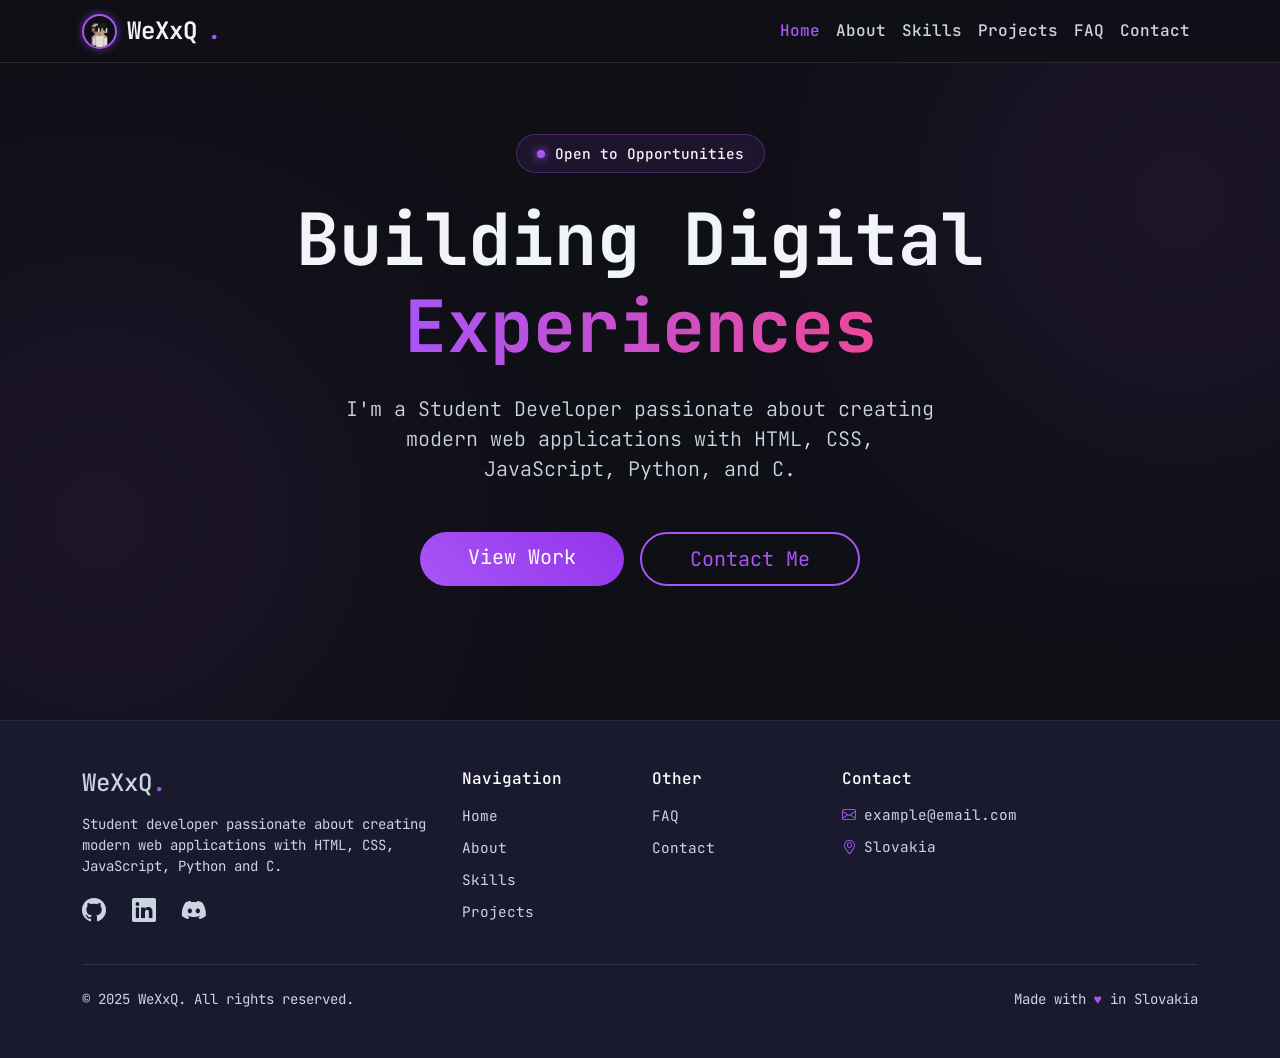
==== commit 5b5563ee: "...." ====
--- a/index.html
+++ b/index.html
@@ -110,7 +110,7 @@
                 <div class="col-lg-4 col-md-6">
                     <h6 class="text-white mb-3">Contact</h6>
                     <ul class="list-unstyled footer-contact">
-                        <li><i class="bi bi-envelope text-purple me-2"></i>your@email.com</li>
+                        <li><i class="bi bi-envelope text-purple me-2"></i>example@email.com</li>
                         <li><i class="bi bi-geo-alt text-purple me-2"></i>Slovakia</li>
                     </ul>
                 </div>
